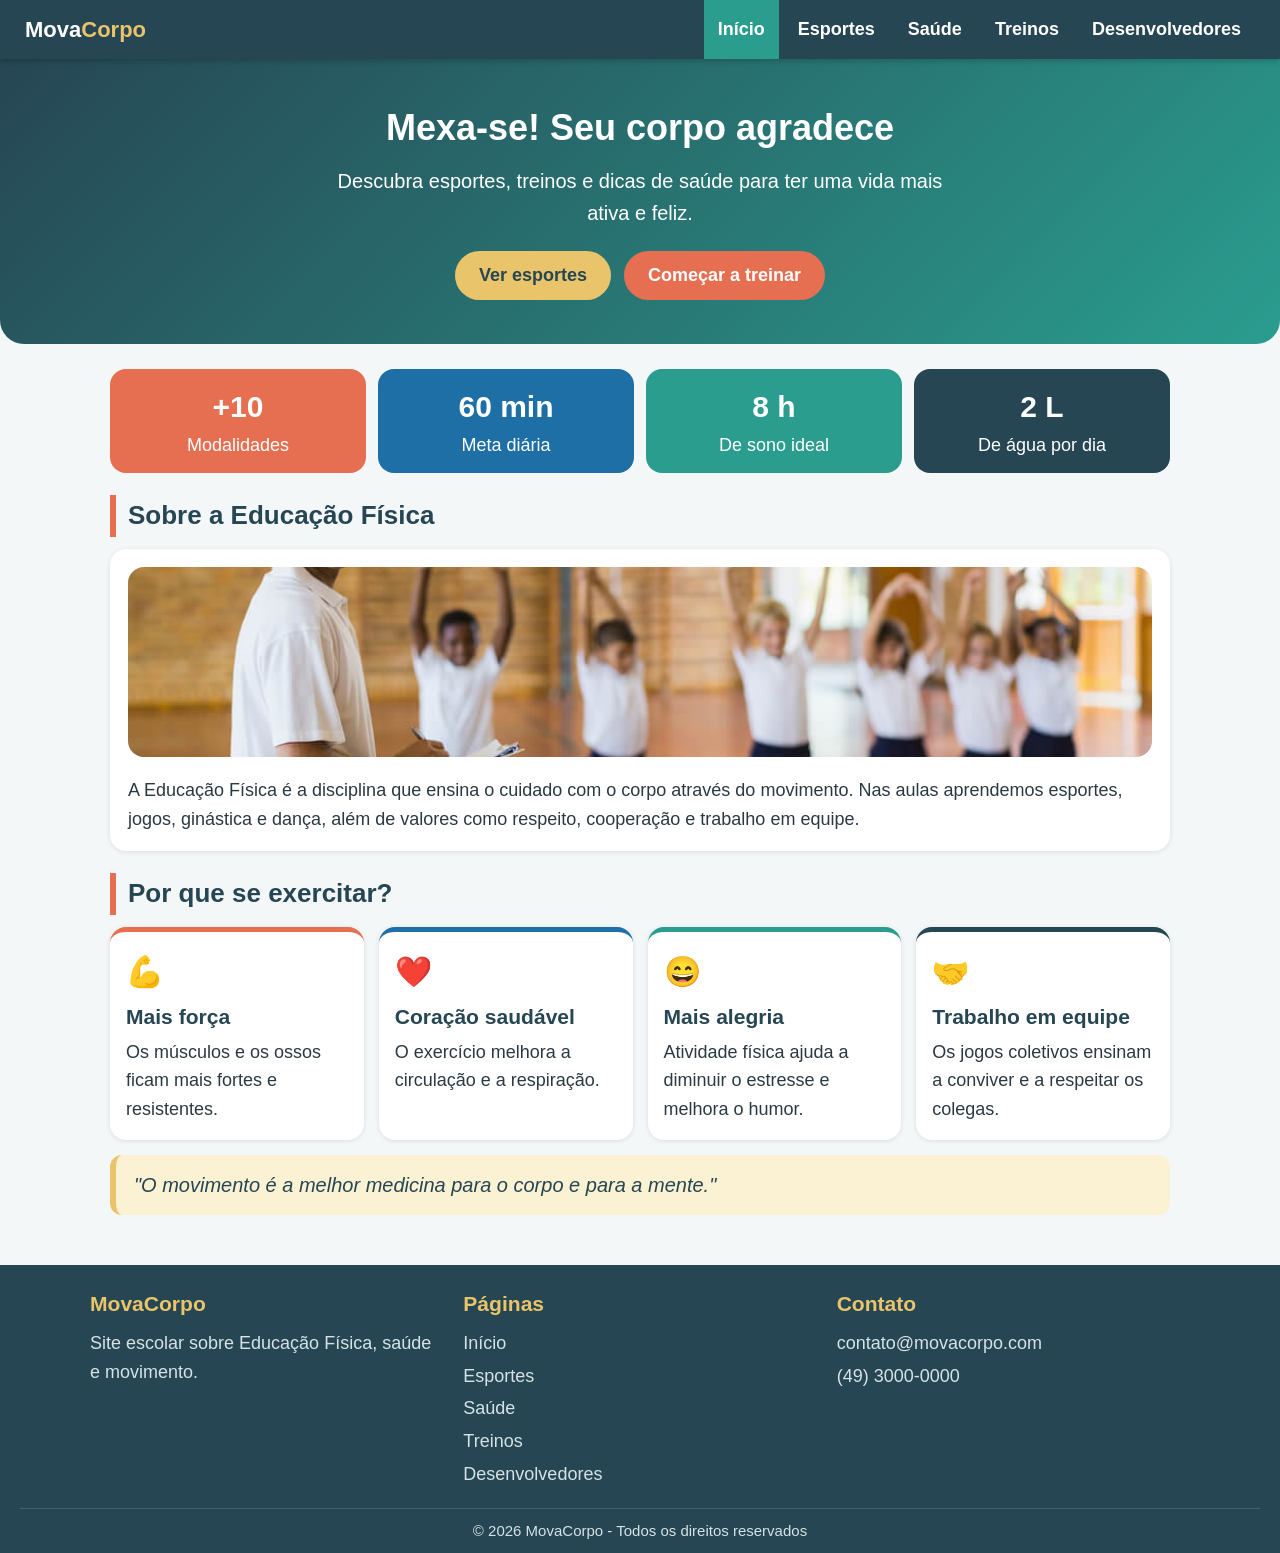
==== index.html @ 31c2482b "mover arquivos da pasta" ====
<!DOCTYPE html>
<html lang="pt-br">
<head>
  <meta charset="UTF-8">
  <meta name="viewport" content="width=device-width, initial-scale=1.0">
  <title>MovaCorpo - Educação Física</title>
  <link rel="stylesheet" href="style.css">
</head>
<body>

  <header class="topo">
    <div class="logo">Mova<span>Corpo</span></div>
    <nav class="menu">
      <a href="index.html" class="ativo">Início</a>
      <a href="esportes.html" >Esportes</a>
      <a href="saude.html" >Saúde</a>
      <a href="treinos.html" >Treinos</a>
      <a href="desenvolvedores.html" >Desenvolvedores</a>
    </nav>
  </header>

  <section class="banner">
    <h1>Mexa-se! Seu corpo agradece</h1>
    <p>Descubra esportes, treinos e dicas de saúde para ter uma vida mais ativa e feliz.</p>
    <a class="botao" href="esportes.html">Ver esportes</a>
    <a class="botao laranja" href="treinos.html">Começar a treinar</a>
  </section>

  <main>

    <div class="numeros">
      <div class="numero cor-laranja"><strong>+10</strong>Modalidades</div>
      <div class="numero cor-azul"><strong>60 min</strong>Meta diária</div>
      <div class="numero cor-verde"><strong>8 h</strong>De sono ideal</div>
      <div class="numero cor-roxo"><strong>2 L</strong>De água por dia</div>
    </div>

    <h2 class="titulo-secao">Sobre a Educação Física</h2>
    <div class="caixa">
      <!-- IMAGEM 1 -->
      <img src="imagens/educacaoalunos.jpg" alt="Alunos praticando educação física">
      <p>
        A Educação Física é a disciplina que ensina o cuidado com o corpo através do
        movimento. Nas aulas aprendemos esportes, jogos, ginástica e dança, além de
        valores como respeito, cooperação e trabalho em equipe.
      </p>
    </div>

    <h2 class="titulo-secao">Por que se exercitar?</h2>
    <div class="cartoes zoom">
      <div class="cartao laranja">
        <span class="emoji">💪</span>
        <h3>Mais força</h3>
        <p>Os músculos e os ossos ficam mais fortes e resistentes.</p>
      </div>
      <div class="cartao">
        <span class="emoji">❤️</span>
        <h3>Coração saudável</h3>
        <p>O exercício melhora a circulação e a respiração.</p>
      </div>
      <div class="cartao verde">
        <span class="emoji">😄</span>
        <h3>Mais alegria</h3>
        <p>Atividade física ajuda a diminuir o estresse e melhora o humor.</p>
      </div>
      <div class="cartao roxo">
        <span class="emoji">🤝</span>
        <h3>Trabalho em equipe</h3>
        <p>Os jogos coletivos ensinam a conviver e a respeitar os colegas.</p>
      </div>
    </div>

    <div class="destaque">
      "O movimento é a melhor medicina para o corpo e para a mente."
    </div>

  </main>

  <footer class="rodape">
    <div class="rodape-colunas">
      <div>
        <h3>MovaCorpo</h3>
        <p>Site escolar sobre Educação Física, saúde e movimento.</p>
      </div>
      <div>
        <h3>Páginas</h3>
        <a href="index.html">Início</a>
        <a href="esportes.html">Esportes</a>
        <a href="saude.html">Saúde</a>
        <a href="treinos.html">Treinos</a>
        <a href="desenvolvedores.html">Desenvolvedores</a>
      </div>
      <div>
        <h3>Contato</h3>
        <p>contato@movacorpo.com</p>
        <p>(49) 3000-0000</p>
      </div>
    </div>
    <div class="copyright">&copy; 2026 MovaCorpo - Todos os direitos reservados</div>
  </footer>
</body>
</html>
---- style.css ----
/* =========================================
   PALETA DE CORES (harmônica)
   azul-petróleo: #264653   verde-água: #2a9d8f
   azul:          #1d6fa5   amarelo:    #e9c46a
   terracota:     #e76f51   fundo:      #f3f7f8
   ========================================= */

* {
  box-sizing: border-box;
}

html {
  background-color: #f3f7f8;
  color-scheme: light;
}

body {
  margin: 0;
  font-family: Arial, Helvetica, sans-serif;
  background-color: #f3f7f8;
  color: #2b3a42;
  font-size: 18px;
  line-height: 1.6;
}

h1, h2, h3 {
  margin-top: 0;
}

p {
  margin-top: 0;
}

/* ===== TOPO (logo + menu) ===== */
.topo {
  background-color: #264653;
  position: sticky;
  top: 0;
  z-index: 10;
  display: flex;
  justify-content: space-between;
  align-items: center;
  flex-wrap: wrap;
  padding: 0 25px;
  box-shadow: 0 2px 6px rgba(0, 0, 0, 0.2);
}

.logo {
  color: white;
  font-size: 22px;
  font-weight: bold;
  padding: 12px 0;
}

.logo span {
  color: #e9c46a;
}

.menu a {
  display: inline-block;
  color: white;
  text-decoration: none;
  padding: 15px 14px;
  font-weight: bold;
}

.menu a:hover {
  background-color: #2a9d8f;
}

.menu a.ativo {
  background-color: #2a9d8f;
}

/* ===== BANNER PRINCIPAL ===== */
.banner {
  background: linear-gradient(135deg, #264653, #2a9d8f);
  color: white;
  text-align: center;
  padding: 40px 20px;
  border-radius: 0 0 24px 24px;
}

.banner h1 {
  font-size: 36px;
  margin-bottom: 8px;
}

.banner p {
  font-size: 20px;
  max-width: 650px;
  margin: 0 auto 18px auto;
}

/* variações do banner (tons parecidos) */
.banner.azul  { background: linear-gradient(135deg, #1d6fa5, #2a9d8f); }
.banner.verde { background: linear-gradient(135deg, #2a9d8f, #52b69a); }
.banner.roxo  { background: linear-gradient(135deg, #264653, #1d6fa5); }

.banner.pequeno {
  padding: 26px 20px;
}

.banner.pequeno h1 {
  font-size: 30px;
  margin-bottom: 4px;
}

.banner.pequeno p {
  margin-bottom: 0;
}

/* ===== BOTÕES ===== */
.botao {
  display: inline-block;
  background-color: #e9c46a;
  color: #264653;
  text-decoration: none;
  font-weight: bold;
  padding: 10px 24px;
  border-radius: 25px;
  margin: 4px;
}

.botao:hover {
  background-color: #f1d58c;
}

.botao.laranja {
  background-color: #e76f51;
  color: white;
}

.botao.laranja:hover {
  background-color: #ee8b72;
}

/* ===== CONTEÚDO ===== */
main {
  max-width: 1100px;
  margin: 0 auto;
  padding: 15px 20px;
}

.titulo-secao {
  color: #264653;
  font-size: 26px;
  margin-top: 22px;
  margin-bottom: 12px;
  padding-left: 12px;
  border-left: 6px solid #e76f51;
}

.caixa {
  background-color: white;
  padding: 18px;
  margin-bottom: 15px;
  border-radius: 16px;
  box-shadow: 0 1px 5px rgba(0, 0, 0, 0.1);
}

.caixa p:last-child {
  margin-bottom: 0;
}

/* ===== IMAGENS ===== */
img {
  width: 100%;
  height: 190px;
  object-fit: cover;
  border-radius: 16px;
  background-color: #d5e3e6;
  margin-bottom: 10px;
}

/* ===== NÚMEROS (estatísticas) ===== */
.numeros {
  display: flex;
  flex-wrap: wrap;
  gap: 12px;
  margin: 10px 0 5px 0;
}

.numero {
  flex: 1;
  min-width: 180px;
  color: white;
  text-align: center;
  padding: 14px;
  border-radius: 16px;
}

.numero strong {
  display: block;
  font-size: 30px;
}

.cor-laranja { background-color: #e76f51; }
.cor-azul    { background-color: #1d6fa5; }
.cor-verde   { background-color: #2a9d8f; }
.cor-roxo    { background-color: #264653; }

/* ===== CARTÕES ===== */
.cartoes {
  display: flex;
  flex-wrap: wrap;
  gap: 15px;
  margin-bottom: 15px;
}

.cartao {
  flex: 1;
  min-width: 200px;
  background-color: white;
  padding: 16px;
  border-radius: 16px;
  box-shadow: 0 1px 5px rgba(0, 0, 0, 0.1);
  border-top: 5px solid #1d6fa5;
}

.cartao:hover {
  transform: translateY(-3px);
}

.cartao.laranja { border-top-color: #e76f51; }
.cartao.verde   { border-top-color: #2a9d8f; }
.cartao.amarelo { border-top-color: #e9c46a; }
.cartao.roxo    { border-top-color: #264653; }

.cartao h3 {
  color: #264653;
  margin-bottom: 4px;
}

.cartao p {
  margin-bottom: 0;
}

.emoji {
  font-size: 30px;
  display: block;
  margin-bottom: 4px;
}

/* ===== CARTÕES COM IMAGEM (esportes) ===== */
.galeria {
  display: flex;
  flex-wrap: wrap;
  gap: 15px;
  margin-bottom: 15px;
}

.item {
  flex: 1;
  min-width: 220px;
  background-color: white;
  padding: 12px;
  border-radius: 16px;
  box-shadow: 0 1px 5px rgba(0, 0, 0, 0.1);
}

.item img {
  height: 150px;
}

.item h3 {
  color: #264653;
  margin-bottom: 4px;
}

.item p {
  margin-bottom: 8px;
}

.etiqueta {
  display: inline-block;
  background-color: #2a9d8f;
  color: white;
  font-size: 14px;
  padding: 2px 10px;
  border-radius: 20px;
  margin-right: 4px;
}

.etiqueta.azul {
  background-color: #1d6fa5;
}

/* ===== DESTAQUE (frase) ===== */
.destaque {
  background-color: #fbf1d3;
  border-left: 6px solid #e9c46a;
  color: #264653;
  padding: 14px 18px;
  border-radius: 12px;
  font-size: 20px;
  font-style: italic;
  margin-bottom: 15px;
}

/* ===== TABELA ===== */
table {
  width: 100%;
  border-collapse: collapse;
  background-color: white;
  border-radius: 16px;
  overflow: hidden;
  box-shadow: 0 1px 5px rgba(0, 0, 0, 0.1);
  margin-bottom: 15px;
}

th {
  background-color: #264653;
  color: white;
  padding: 10px 12px;
  text-align: left;
}

td {
  padding: 8px 12px;
  border-bottom: 1px solid #e3ecee;
}

tr:nth-child(even) td {
  background-color: #eef6f6;
}

/* ===== LISTAS ===== */
ul, ol {
  margin: 0;
  padding-left: 22px;
}

li {
  margin-bottom: 4px;
}

/* ===== DESENVOLVEDORES ===== */
.dev {
  flex: 1;
  min-width: 240px;
  background-color: white;
  text-align: center;
  padding: 18px;
  border-radius: 16px;
  box-shadow: 0 1px 5px rgba(0, 0, 0, 0.1);
}

.dev .foto {
  width: 80px;
  height: 80px;
  line-height: 80px;
  margin: 0 auto 10px auto;
  border-radius: 50%;
  color: white;
  font-size: 30px;
  font-weight: bold;
}

.dev h3 {
  margin-bottom: 2px;
  color: #264653;
}

.dev .funcao {
  color: #e76f51;
  font-weight: bold;
  margin-bottom: 8px;
}

.dev p:last-child {
  margin-bottom: 0;
}

/* ===== RODAPÉ ===== */
.rodape {
  background-color: #264653;
  color: #d5e3e6;
  margin-top: 20px;
  padding: 22px 20px 0 20px;
}

.rodape-colunas {
  max-width: 1100px;
  margin: 0 auto;
  display: flex;
  flex-wrap: wrap;
  gap: 20px;
  justify-content: space-between;
}

.rodape-colunas div {
  flex: 1;
  min-width: 200px;
}

.rodape h3 {
  color: #e9c46a;
  margin-bottom: 8px;
}

.rodape p {
  margin-bottom: 4px;
}

.rodape a {
  color: #d5e3e6;
  text-decoration: none;
  display: block;
  margin-bottom: 4px;
}

.rodape a:hover {
  color: #e9c46a;
}

.copyright {
  text-align: center;
  border-top: 1px solid #3d6272;
  margin-top: 15px;
  padding: 10px;
  font-size: 15px;
}

/* ===== CELULAR ===== */
@media (max-width: 700px) {
  .banner h1 {
    font-size: 26px;
  }
  .menu a {
    padding: 10px;
  }
}

/* ===== FOTO DE PERFIL (desenvolvedores) ===== */
.foto-perfil {
  display: block;
  width: 110px;
  height: 110px;
  margin: 0 auto 10px auto;
  border-radius: 50%;
  object-fit: cover;
  border: 4px solid #2a9d8f;
}

/* ===== EFEITO AO PASSAR O MOUSE (Por que se exercitar?) ===== */
.zoom .cartao {
  transition: transform 0.25s, box-shadow 0.25s;
}

.zoom .cartao:hover {
  transform: scale(1.08);
  box-shadow: 0 10px 25px rgba(0, 0, 0, 0.3);
  position: relative;
  z-index: 2;
}
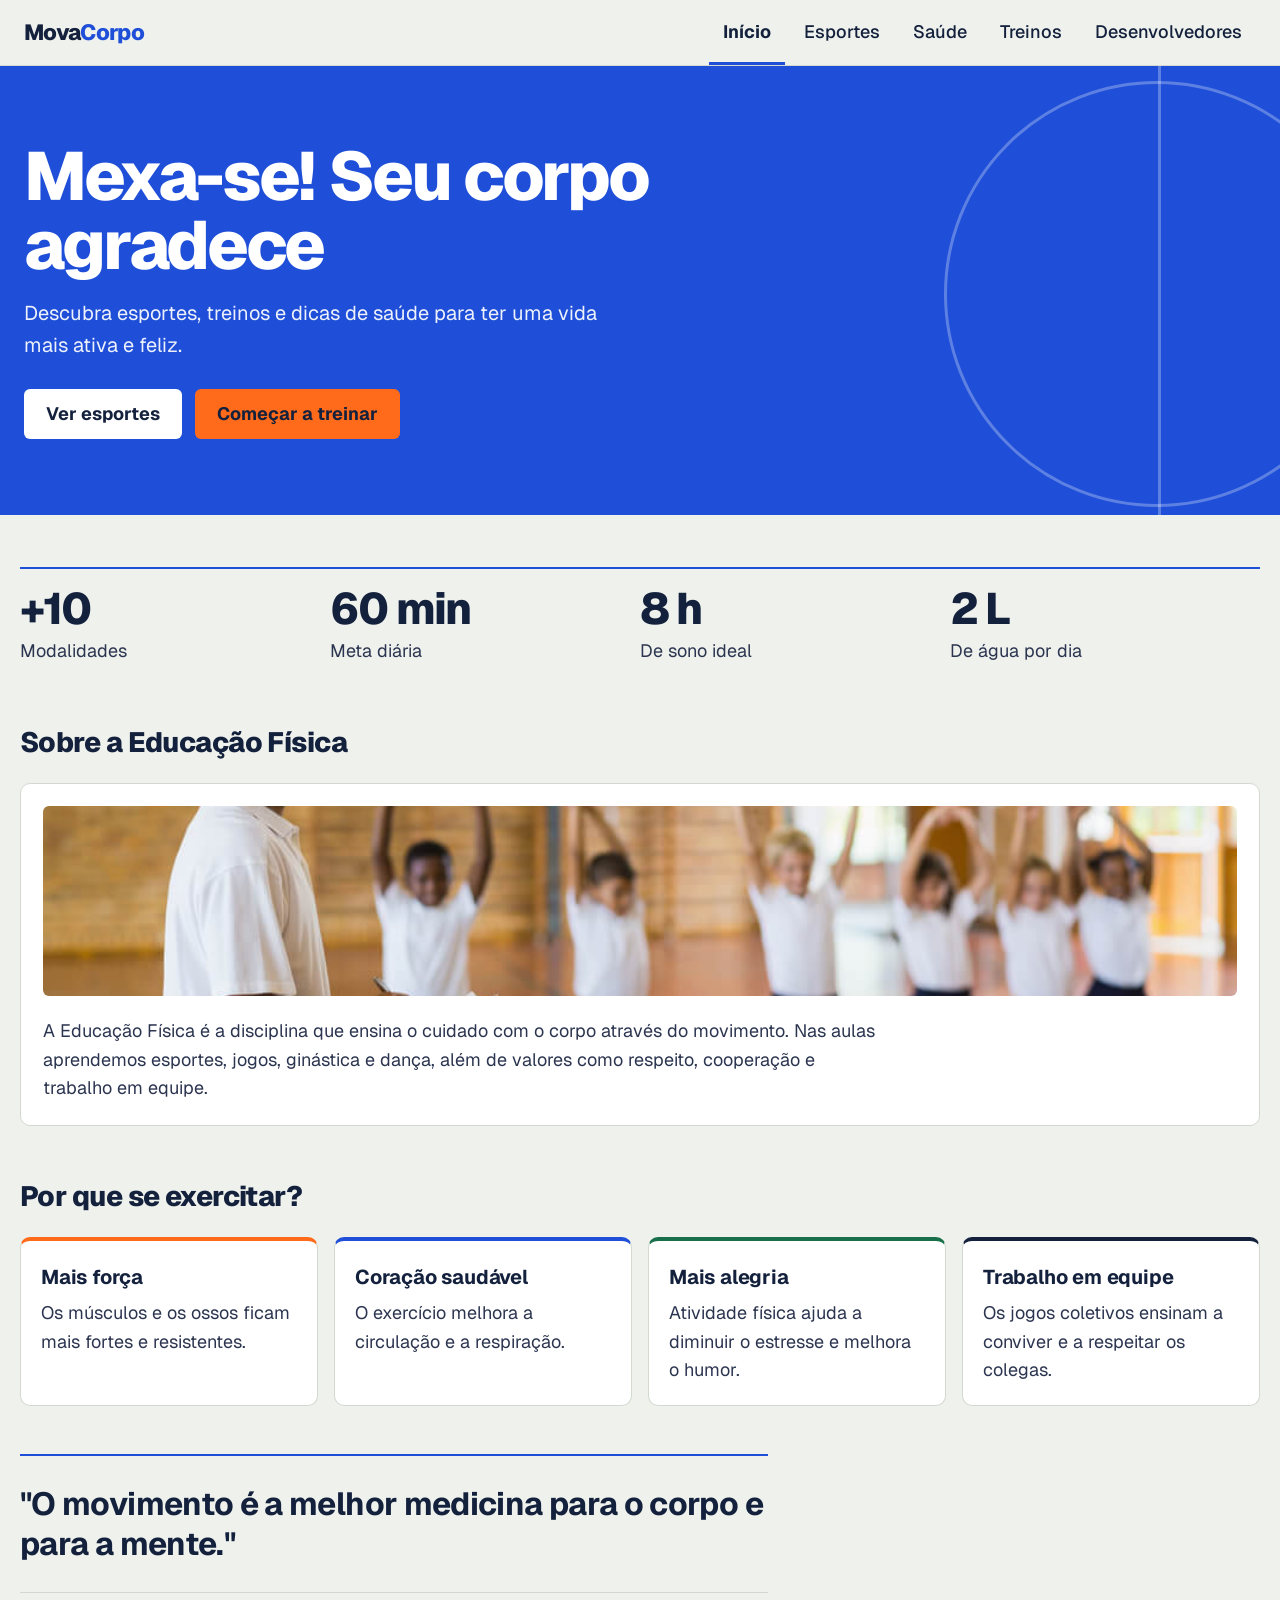
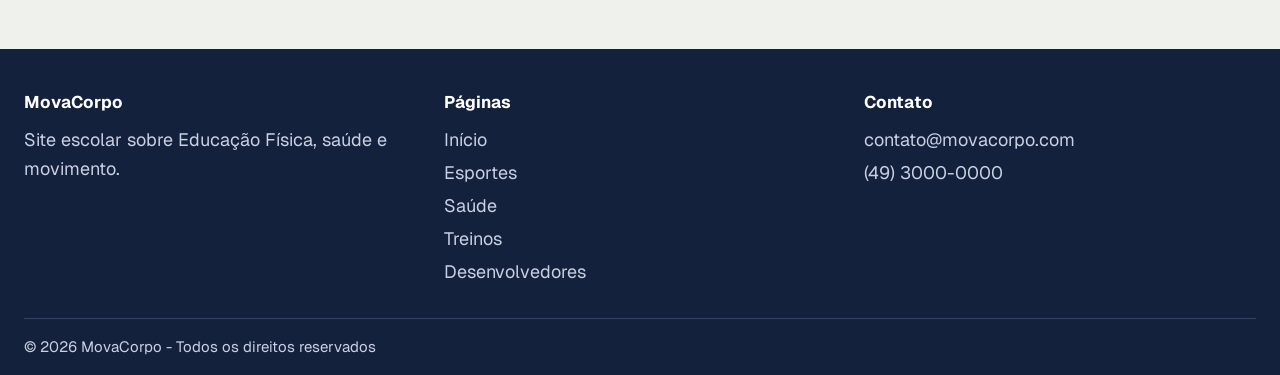
==== commit bff30003: "Add files via upload" ====
--- a/index.html
+++ b/index.html
@@ -49,22 +49,18 @@
     <h2 class="titulo-secao">Por que se exercitar?</h2>
     <div class="cartoes zoom">
       <div class="cartao laranja">
-        <span class="emoji">💪</span>
         <h3>Mais força</h3>
         <p>Os músculos e os ossos ficam mais fortes e resistentes.</p>
       </div>
       <div class="cartao">
-        <span class="emoji">❤️</span>
         <h3>Coração saudável</h3>
         <p>O exercício melhora a circulação e a respiração.</p>
       </div>
       <div class="cartao verde">
-        <span class="emoji">😄</span>
         <h3>Mais alegria</h3>
         <p>Atividade física ajuda a diminuir o estresse e melhora o humor.</p>
       </div>
       <div class="cartao roxo">
-        <span class="emoji">🤝</span>
         <h3>Trabalho em equipe</h3>
         <p>Os jogos coletivos ensinam a conviver e a respeitar os colegas.</p>
       </div>
--- a/style.css
+++ b/style.css
@@ -1,109 +1,168 @@
-/* =========================================
-   PALETA DE CORES (harmônica)
-   azul-petróleo: #264653   verde-água: #2a9d8f
-   azul:          #1d6fa5   amarelo:    #e9c46a
-   terracota:     #e76f51   fundo:      #f3f7f8
-   ========================================= */
+@import url("https://fonts.googleapis.com/css2?family=Geist:wght@400;500;700;800&display=swap");
+
+/* ===== CORES E FONTE (mude aqui para trocar o site inteiro) ===== */
+:root {
+  --fundo: #eef1ec;
+  --papel: #ffffff;
+  --tinta: #14213d;
+  --texto: #2c3550;
+  --linha: #d3d9d0;
+  --bola: #ff6b1a;
+  --quadra: #17704a;
+  --azul: #1f4fd8;
+  --fonte: "Geist", system-ui, Arial, sans-serif;
+  --largura: 1500px;
+  --lateral: max(24px, calc((100% - var(--largura)) / 2 + 20px));
+
+  /* cor da página (padrão = Início) */
+  --cor: #1f4fd8;
+}
+
+/* ===== COR DE CADA PÁGINA (muda sozinha pelo item ativo do menu) ===== */
+body:has(a.ativo[href="esportes.html"])       { --cor: #c2410c; }
+body:has(a.ativo[href="saude.html"])          { --cor: #17704a; }
+body:has(a.ativo[href="treinos.html"])        { --cor: #5b35b0; }
+body:has(a.ativo[href="desenvolvedores.html"]) { --cor: #0e7490; }
 
 * {
   box-sizing: border-box;
 }
 
 html {
-  background-color: #f3f7f8;
+  background-color: var(--fundo);
   color-scheme: light;
 }
 
 body {
   margin: 0;
-  font-family: Arial, Helvetica, sans-serif;
-  background-color: #f3f7f8;
-  color: #2b3a42;
+  font-family: var(--fonte);
+  background-color: var(--fundo);
+  color: var(--texto);
   font-size: 18px;
   line-height: 1.6;
 }
 
 h1, h2, h3 {
   margin-top: 0;
+  color: var(--tinta);
 }
 
 p {
   margin-top: 0;
 }
 
+a:focus-visible,
+iframe:focus-visible {
+  outline: 3px solid var(--bola);
+  outline-offset: 2px;
+}
+
 /* ===== TOPO (logo + menu) ===== */
 .topo {
-  background-color: #264653;
   position: sticky;
   top: 0;
-  z-index: 10;
+  z-index: 20;
   display: flex;
   justify-content: space-between;
   align-items: center;
   flex-wrap: wrap;
-  padding: 0 25px;
-  box-shadow: 0 2px 6px rgba(0, 0, 0, 0.2);
+  padding: 0 var(--lateral);
+  background-color: var(--fundo);
+  border-bottom: 1px solid var(--linha);
 }
 
 .logo {
-  color: white;
+  color: var(--tinta);
   font-size: 22px;
-  font-weight: bold;
-  padding: 12px 0;
+  font-weight: 800;
+  letter-spacing: -0.03em;
+  padding: 14px 0;
 }
 
 .logo span {
-  color: #e9c46a;
+  color: var(--cor);
 }
 
 .menu a {
   display: inline-block;
+  color: var(--tinta);
+  text-decoration: none;
+  font-weight: 500;
+  padding: 18px 14px 15px 14px;
+  border-bottom: 3px solid transparent;
+}
+
+.menu a:hover {
+  border-bottom-color: var(--linha);
+}
+
+.menu a.ativo {
+  font-weight: 700;
+  border-bottom-color: var(--cor);
+}
+
+/* ===== BANNER (quadra: linhas brancas ao fundo) ===== */
+.banner {
+  position: relative;
+  overflow: hidden;
+  background-color: var(--cor);
   color: white;
-  text-decoration: none;
-  padding: 15px 14px;
-  font-weight: bold;
-}
-
-.menu a:hover {
-  background-color: #2a9d8f;
-}
-
-.menu a.ativo {
-  background-color: #2a9d8f;
-}
-
-/* ===== BANNER PRINCIPAL ===== */
-.banner {
-  background: linear-gradient(135deg, #264653, #2a9d8f);
+  padding: 76px var(--lateral) 68px var(--lateral);
+}
+
+.banner::before {
+  content: "";
+  position: absolute;
+  top: 50%;
+  right: -90px;
+  width: 420px;
+  height: 420px;
+  margin-top: -210px;
+  border: 3px solid rgba(255, 255, 255, 0.28);
+  border-radius: 50%;
+}
+
+.banner::after {
+  content: "";
+  position: absolute;
+  top: 0;
+  bottom: 0;
+  right: 119px;
+  width: 3px;
+  background-color: rgba(255, 255, 255, 0.28);
+}
+
+.banner > * {
+  position: relative;
+  z-index: 1;
+}
+
+.banner h1 {
   color: white;
-  text-align: center;
-  padding: 40px 20px;
-  border-radius: 0 0 24px 24px;
-}
-
-.banner h1 {
-  font-size: 36px;
-  margin-bottom: 8px;
+  font-size: clamp(38px, 6vw, 68px);
+  line-height: 1.02;
+  font-weight: 800;
+  letter-spacing: -0.035em;
+  max-width: 14ch;
+  margin-bottom: 16px;
 }
 
 .banner p {
   font-size: 20px;
-  max-width: 650px;
-  margin: 0 auto 18px auto;
-}
-
-/* variações do banner (tons parecidos) */
-.banner.azul  { background: linear-gradient(135deg, #1d6fa5, #2a9d8f); }
-.banner.verde { background: linear-gradient(135deg, #2a9d8f, #52b69a); }
-.banner.roxo  { background: linear-gradient(135deg, #264653, #1d6fa5); }
+  max-width: 46ch;
+  margin: 0 0 28px 0;
+  color: rgba(255, 255, 255, 0.92);
+}
 
 .banner.pequeno {
-  padding: 26px 20px;
+  padding-top: 48px;
+  padding-bottom: 44px;
 }
 
 .banner.pequeno h1 {
-  font-size: 30px;
-  margin-bottom: 4px;
+  font-size: clamp(32px, 5vw, 48px);
+  max-width: none;
+  margin-bottom: 8px;
 }
 
 .banner.pequeno p {
@@ -113,216 +172,228 @@
 /* ===== BOTÕES ===== */
 .botao {
   display: inline-block;
-  background-color: #e9c46a;
-  color: #264653;
+  background-color: white;
+  color: var(--tinta);
   text-decoration: none;
-  font-weight: bold;
-  padding: 10px 24px;
-  border-radius: 25px;
-  margin: 4px;
+  font-weight: 700;
+  padding: 11px 22px;
+  border-radius: 6px;
+  margin: 0 8px 8px 0;
 }
 
 .botao:hover {
-  background-color: #f1d58c;
+  background-color: #eceff7;
 }
 
 .botao.laranja {
-  background-color: #e76f51;
-  color: white;
+  background-color: var(--bola);
+  color: var(--tinta);
 }
 
 .botao.laranja:hover {
-  background-color: #ee8b72;
+  background-color: #ff8a4a;
 }
 
 /* ===== CONTEÚDO ===== */
 main {
-  max-width: 1100px;
+  max-width: var(--largura);
   margin: 0 auto;
-  padding: 15px 20px;
+  padding: 16px 20px 40px 20px;
 }
 
 .titulo-secao {
-  color: #264653;
-  font-size: 26px;
-  margin-top: 22px;
-  margin-bottom: 12px;
-  padding-left: 12px;
-  border-left: 6px solid #e76f51;
+  font-size: 28px;
+  font-weight: 800;
+  letter-spacing: -0.02em;
+  margin-top: 48px;
+  margin-bottom: 18px;
 }
 
 .caixa {
-  background-color: white;
-  padding: 18px;
-  margin-bottom: 15px;
-  border-radius: 16px;
-  box-shadow: 0 1px 5px rgba(0, 0, 0, 0.1);
+  background-color: var(--papel);
+  border: 1px solid var(--linha);
+  padding: 22px;
+  margin-bottom: 16px;
+  border-radius: 10px;
+}
+
+.caixa p {
+  max-width: 70ch;
 }
 
 .caixa p:last-child {
   margin-bottom: 0;
 }
 
-/* ===== IMAGENS ===== */
 img {
   width: 100%;
   height: 190px;
   object-fit: cover;
-  border-radius: 16px;
+  border-radius: 6px;
   background-color: #d5e3e6;
-  margin-bottom: 10px;
-}
-
-/* ===== NÚMEROS (estatísticas) ===== */
+  margin-bottom: 12px;
+}
+
+/* ===== NÚMEROS (faixa com divisórias) ===== */
 .numeros {
-  display: flex;
-  flex-wrap: wrap;
-  gap: 12px;
-  margin: 10px 0 5px 0;
+  display: grid;
+  grid-template-columns: repeat(auto-fit, minmax(170px, 1fr));
+  margin: 36px 0 0 0;
+  border-top: 2px solid var(--cor);
 }
 
 .numero {
-  flex: 1;
-  min-width: 180px;
-  color: white;
-  text-align: center;
-  padding: 14px;
-  border-radius: 16px;
+  padding: 18px 16px 6px 0;
+  color: var(--texto);
 }
 
 .numero strong {
   display: block;
-  font-size: 30px;
-}
-
-.cor-laranja { background-color: #e76f51; }
-.cor-azul    { background-color: #1d6fa5; }
-.cor-verde   { background-color: #2a9d8f; }
-.cor-roxo    { background-color: #264653; }
+  color: var(--tinta);
+  font-size: 44px;
+  font-weight: 800;
+  line-height: 1;
+  letter-spacing: -0.04em;
+  margin-bottom: 6px;
+}
 
 /* ===== CARTÕES ===== */
 .cartoes {
   display: flex;
   flex-wrap: wrap;
-  gap: 15px;
-  margin-bottom: 15px;
+  gap: 16px;
+  margin-bottom: 16px;
 }
 
 .cartao {
   flex: 1;
   min-width: 200px;
-  background-color: white;
-  padding: 16px;
-  border-radius: 16px;
-  box-shadow: 0 1px 5px rgba(0, 0, 0, 0.1);
-  border-top: 5px solid #1d6fa5;
+  background-color: var(--papel);
+  padding: 20px;
+  border: 1px solid var(--linha);
+  border-top: 4px solid var(--cor);
+  border-radius: 10px;
+  transition: transform 0.2s ease;
 }
 
 .cartao:hover {
   transform: translateY(-3px);
 }
 
-.cartao.laranja { border-top-color: #e76f51; }
-.cartao.verde   { border-top-color: #2a9d8f; }
-.cartao.amarelo { border-top-color: #e9c46a; }
-.cartao.roxo    { border-top-color: #264653; }
+.cartao.laranja { border-top-color: var(--bola); }
+.cartao.verde   { border-top-color: var(--quadra); }
+.cartao.amarelo { border-top-color: var(--bola); }
+.cartao.roxo    { border-top-color: var(--tinta); }
 
 .cartao h3 {
-  color: #264653;
-  margin-bottom: 4px;
+  font-size: 20px;
+  font-weight: 700;
+  letter-spacing: -0.01em;
+  margin-bottom: 6px;
 }
 
 .cartao p {
   margin-bottom: 0;
 }
 
-.emoji {
-  font-size: 30px;
-  display: block;
-  margin-bottom: 4px;
-}
-
-/* ===== CARTÕES COM IMAGEM (esportes) ===== */
+/* ===== ESPORTES (cartões com imagem) ===== */
 .galeria {
   display: flex;
   flex-wrap: wrap;
-  gap: 15px;
-  margin-bottom: 15px;
+  gap: 16px;
+  margin-bottom: 16px;
 }
 
 .item {
   flex: 1;
   min-width: 220px;
-  background-color: white;
-  padding: 12px;
-  border-radius: 16px;
-  box-shadow: 0 1px 5px rgba(0, 0, 0, 0.1);
+  background-color: var(--papel);
+  padding: 12px 12px 16px 12px;
+  border: 1px solid var(--linha);
+  border-radius: 10px;
 }
 
 .item img {
-  height: 150px;
+  height: 160px;
 }
 
 .item h3 {
-  color: #264653;
+  font-size: 20px;
+  font-weight: 700;
   margin-bottom: 4px;
+  padding: 0 4px;
 }
 
 .item p {
-  margin-bottom: 8px;
+  margin-bottom: 12px;
+  padding: 0 4px;
+}
+
+.item span {
+  margin-left: 4px;
 }
 
 .etiqueta {
   display: inline-block;
-  background-color: #2a9d8f;
+  color: var(--tinta);
+  border: 1px solid var(--tinta);
+  font-size: 14px;
+  font-weight: 500;
+  padding: 1px 10px;
+  border-radius: 4px;
+  margin-right: 4px;
+}
+
+.etiqueta.azul {
   color: white;
-  font-size: 14px;
-  padding: 2px 10px;
-  border-radius: 20px;
-  margin-right: 4px;
-}
-
-.etiqueta.azul {
-  background-color: #1d6fa5;
+  background-color: var(--cor);
+  border-color: var(--cor);
 }
 
 /* ===== DESTAQUE (frase) ===== */
 .destaque {
-  background-color: #fbf1d3;
-  border-left: 6px solid #e9c46a;
-  color: #264653;
-  padding: 14px 18px;
-  border-radius: 12px;
-  font-size: 20px;
-  font-style: italic;
-  margin-bottom: 15px;
+  margin: 48px 0 16px 0;
+  padding: 28px 0;
+  border-top: 2px solid var(--cor);
+  border-bottom: 1px solid var(--linha);
+  color: var(--tinta);
+  font-size: clamp(22px, 3vw, 32px);
+  font-weight: 700;
+  line-height: 1.25;
+  letter-spacing: -0.02em;
+  max-width: 34ch;
 }
 
 /* ===== TABELA ===== */
 table {
   width: 100%;
   border-collapse: collapse;
-  background-color: white;
-  border-radius: 16px;
+  background-color: var(--papel);
+  border-radius: 10px;
   overflow: hidden;
-  box-shadow: 0 1px 5px rgba(0, 0, 0, 0.1);
-  margin-bottom: 15px;
+  border: 1px solid var(--linha);
+  margin-bottom: 16px;
 }
 
 th {
-  background-color: #264653;
+  background-color: var(--cor);
   color: white;
-  padding: 10px 12px;
+  padding: 12px 16px;
   text-align: left;
+  font-weight: 700;
 }
 
 td {
-  padding: 8px 12px;
-  border-bottom: 1px solid #e3ecee;
+  padding: 10px 16px;
+  border-bottom: 1px solid var(--linha);
+}
+
+tr:last-child td {
+  border-bottom: 0;
 }
 
 tr:nth-child(even) td {
-  background-color: #eef6f6;
+  background-color: #f6f8f4;
 }
 
 /* ===== LISTAS ===== */
@@ -335,37 +406,40 @@
   margin-bottom: 4px;
 }
 
+.caixa p + ul {
+  margin-top: 12px;
+}
+
 /* ===== DESENVOLVEDORES ===== */
 .dev {
   flex: 1;
   min-width: 240px;
-  background-color: white;
-  text-align: center;
-  padding: 18px;
-  border-radius: 16px;
-  box-shadow: 0 1px 5px rgba(0, 0, 0, 0.1);
-}
-
-.dev .foto {
-  width: 80px;
-  height: 80px;
-  line-height: 80px;
-  margin: 0 auto 10px auto;
-  border-radius: 50%;
-  color: white;
-  font-size: 30px;
-  font-weight: bold;
+  background-color: var(--papel);
+  padding: 22px;
+  border: 1px solid var(--linha);
+  border-radius: 10px;
+}
+
+.foto-perfil {
+  display: block;
+  width: 96px;
+  height: 96px;
+  margin: 0 0 14px 0;
+  border-radius: 12px;
+  object-fit: cover;
 }
 
 .dev h3 {
+  font-size: 22px;
+  font-weight: 800;
+  letter-spacing: -0.02em;
   margin-bottom: 2px;
-  color: #264653;
 }
 
 .dev .funcao {
-  color: #e76f51;
-  font-weight: bold;
-  margin-bottom: 8px;
+  color: var(--cor);
+  font-weight: 700;
+  margin-bottom: 10px;
 }
 
 .dev p:last-child {
@@ -374,18 +448,15 @@
 
 /* ===== RODAPÉ ===== */
 .rodape {
-  background-color: #264653;
-  color: #d5e3e6;
-  margin-top: 20px;
-  padding: 22px 20px 0 20px;
+  background-color: var(--tinta);
+  color: #c9d0e0;
+  padding: 40px var(--lateral) 0 var(--lateral);
 }
 
 .rodape-colunas {
-  max-width: 1100px;
-  margin: 0 auto;
   display: flex;
   flex-wrap: wrap;
-  gap: 20px;
+  gap: 28px;
   justify-content: space-between;
 }
 
@@ -395,8 +466,9 @@
 }
 
 .rodape h3 {
-  color: #e9c46a;
-  margin-bottom: 8px;
+  color: white;
+  font-size: 17px;
+  margin-bottom: 10px;
 }
 
 .rodape p {
@@ -404,53 +476,178 @@
 }
 
 .rodape a {
-  color: #d5e3e6;
+  display: block;
+  color: #c9d0e0;
   text-decoration: none;
-  display: block;
   margin-bottom: 4px;
 }
 
 .rodape a:hover {
-  color: #e9c46a;
+  color: white;
+  text-decoration: underline;
 }
 
 .copyright {
-  text-align: center;
-  border-top: 1px solid #3d6272;
-  margin-top: 15px;
-  padding: 10px;
+  border-top: 1px solid #34426a;
+  margin-top: 28px;
+  padding: 16px 0;
   font-size: 15px;
 }
 
 /* ===== CELULAR ===== */
 @media (max-width: 700px) {
-  .banner h1 {
-    font-size: 26px;
-  }
   .menu a {
-    padding: 10px;
-  }
-}
-
-/* ===== FOTO DE PERFIL (desenvolvedores) ===== */
-.foto-perfil {
-  display: block;
-  width: 110px;
-  height: 110px;
-  margin: 0 auto 10px auto;
-  border-radius: 50%;
-  object-fit: cover;
-  border: 4px solid #2a9d8f;
-}
-
-/* ===== EFEITO AO PASSAR O MOUSE (Por que se exercitar?) ===== */
+    padding: 10px 10px 8px 10px;
+  }
+  .banner {
+    padding-top: 48px;
+    padding-bottom: 44px;
+  }
+  .banner::before,
+  .banner::after {
+    display: none;
+  }
+}
+
+/* =====================================================
+   FUNÇÕES (efeitos ao passar o mouse) - não mexer
+   ===================================================== */
+
+/* Início: "Por que se exercitar?" aumenta ao passar o mouse */
 .zoom .cartao {
   transition: transform 0.25s, box-shadow 0.25s;
 }
 
 .zoom .cartao:hover {
   transform: scale(1.08);
-  box-shadow: 0 10px 25px rgba(0, 0, 0, 0.3);
+  box-shadow: 0 10px 25px rgba(20, 33, 61, 0.25);
   position: relative;
   z-index: 2;
 }
+
+/* Treinos: cartões que expandem + vídeo em pé */
+.cartoes.expande {
+  display: flex;
+  flex-wrap: nowrap;
+  align-items: flex-start;
+  gap: 16px;
+}
+
+.cartoes.expande .cartao {
+  flex: 1 1 0;
+  min-width: 0;
+  min-height: 230px;
+  overflow: hidden;
+  transition: flex 0.5s ease, box-shadow 0.35s ease;
+}
+
+.cartoes.expande .cartao:hover {
+  flex: 2.2 1 0;
+  transform: none;
+  box-shadow: 0 14px 32px rgba(20, 33, 61, 0.3);
+}
+
+.video-box {
+  width: 100%;
+  max-width: 270px;
+  margin: 0 auto;
+  max-height: 0;
+  opacity: 0;
+  overflow: hidden;
+  border-radius: 10px;
+  transition: max-height 0.5s ease, opacity 0.5s ease, margin-top 0.5s ease;
+}
+
+.cartoes.expande .cartao:hover .video-box {
+  max-height: 500px;
+  opacity: 1;
+  margin-top: 14px;
+}
+
+.video-box iframe,
+.video-box video {
+  display: block;
+  width: 100%;
+  height: 100%;
+  aspect-ratio: 9 / 16;
+  border: 0;
+  border-radius: 10px;
+  background-color: #000;
+  object-fit: cover;
+  overflow: hidden;
+}
+
+/* Celular: cartões um embaixo do outro, vídeo sempre visível */
+@media (max-width: 800px) {
+  .cartoes.expande {
+    flex-wrap: wrap;
+  }
+  .cartoes.expande .cartao,
+  .cartoes.expande .cartao:hover {
+    flex: 1 1 100%;
+    min-height: 0;
+  }
+  .video-box {
+    max-height: 500px;
+    opacity: 1;
+    margin-top: 14px;
+  }
+}
+
+/* Saúde: caixa que expande + vídeo deitado */
+.caixa.expande-caixa {
+  position: relative;
+  transition: transform 0.4s ease, box-shadow 0.4s ease;
+}
+
+.caixa.expande-caixa:hover {
+  transform: scale(1.04);
+  z-index: 10;
+  box-shadow: 0 14px 32px rgba(20, 33, 61, 0.3);
+}
+
+.video-box.deitado {
+  width: 100%;
+  max-width: 560px;
+  margin: 0 auto;
+  max-height: 0;
+  opacity: 0;
+  overflow: hidden;
+  border-radius: 10px;
+  transition: max-height 0.5s ease, opacity 0.5s ease, margin-top 0.5s ease;
+}
+
+.caixa.expande-caixa:hover .video-box.deitado {
+  max-height: 340px;
+  opacity: 1;
+  margin-top: 14px;
+}
+
+.video-box.deitado iframe,
+.video-box.deitado video {
+  display: block;
+  width: 100%;
+  height: auto;
+  aspect-ratio: 16 / 9;
+  border: 0;
+  border-radius: 10px;
+  background-color: #000;
+}
+
+@media (max-width: 800px) {
+  .caixa.expande-caixa:hover {
+    transform: none;
+  }
+  .video-box.deitado {
+    max-height: 340px;
+    opacity: 1;
+    margin-top: 14px;
+  }
+}
+
+/* Quem prefere menos movimento não vê as animações */
+@media (prefers-reduced-motion: reduce) {
+  * {
+    transition: none !important;
+  }
+}
